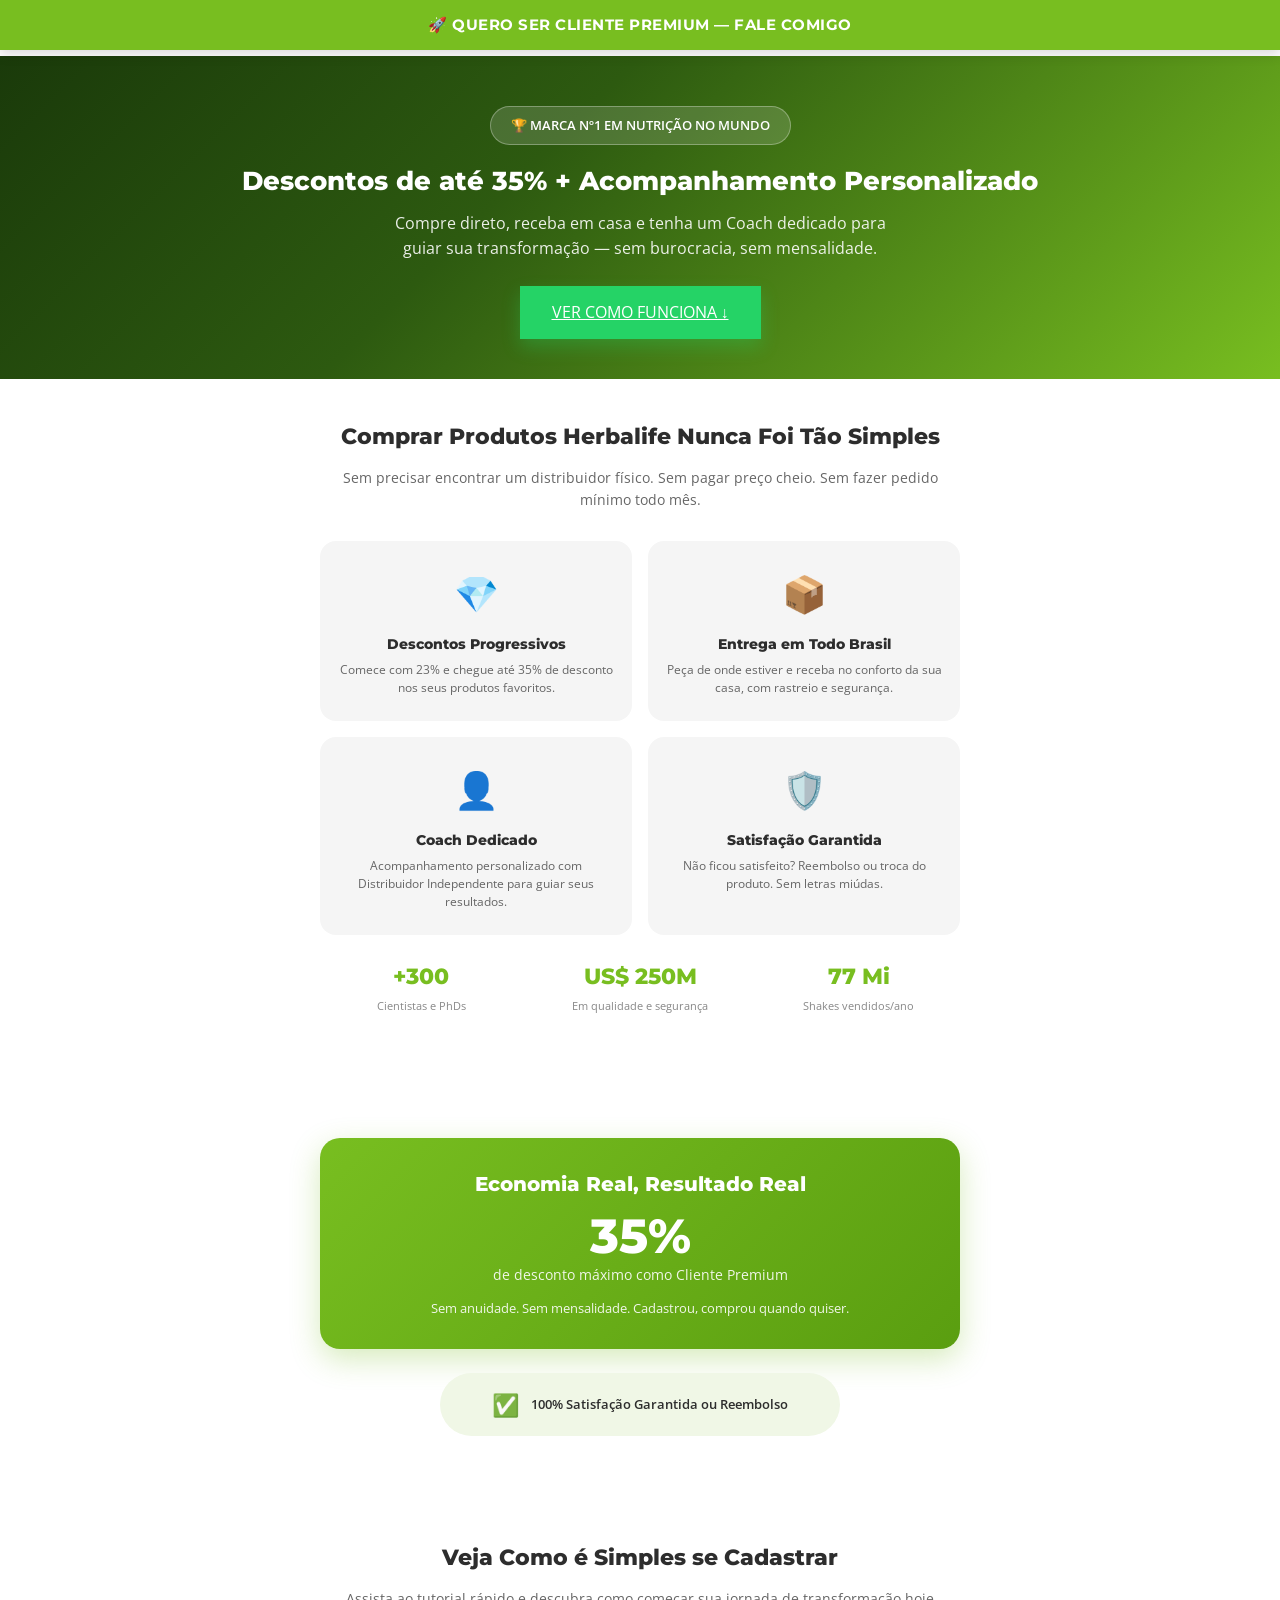
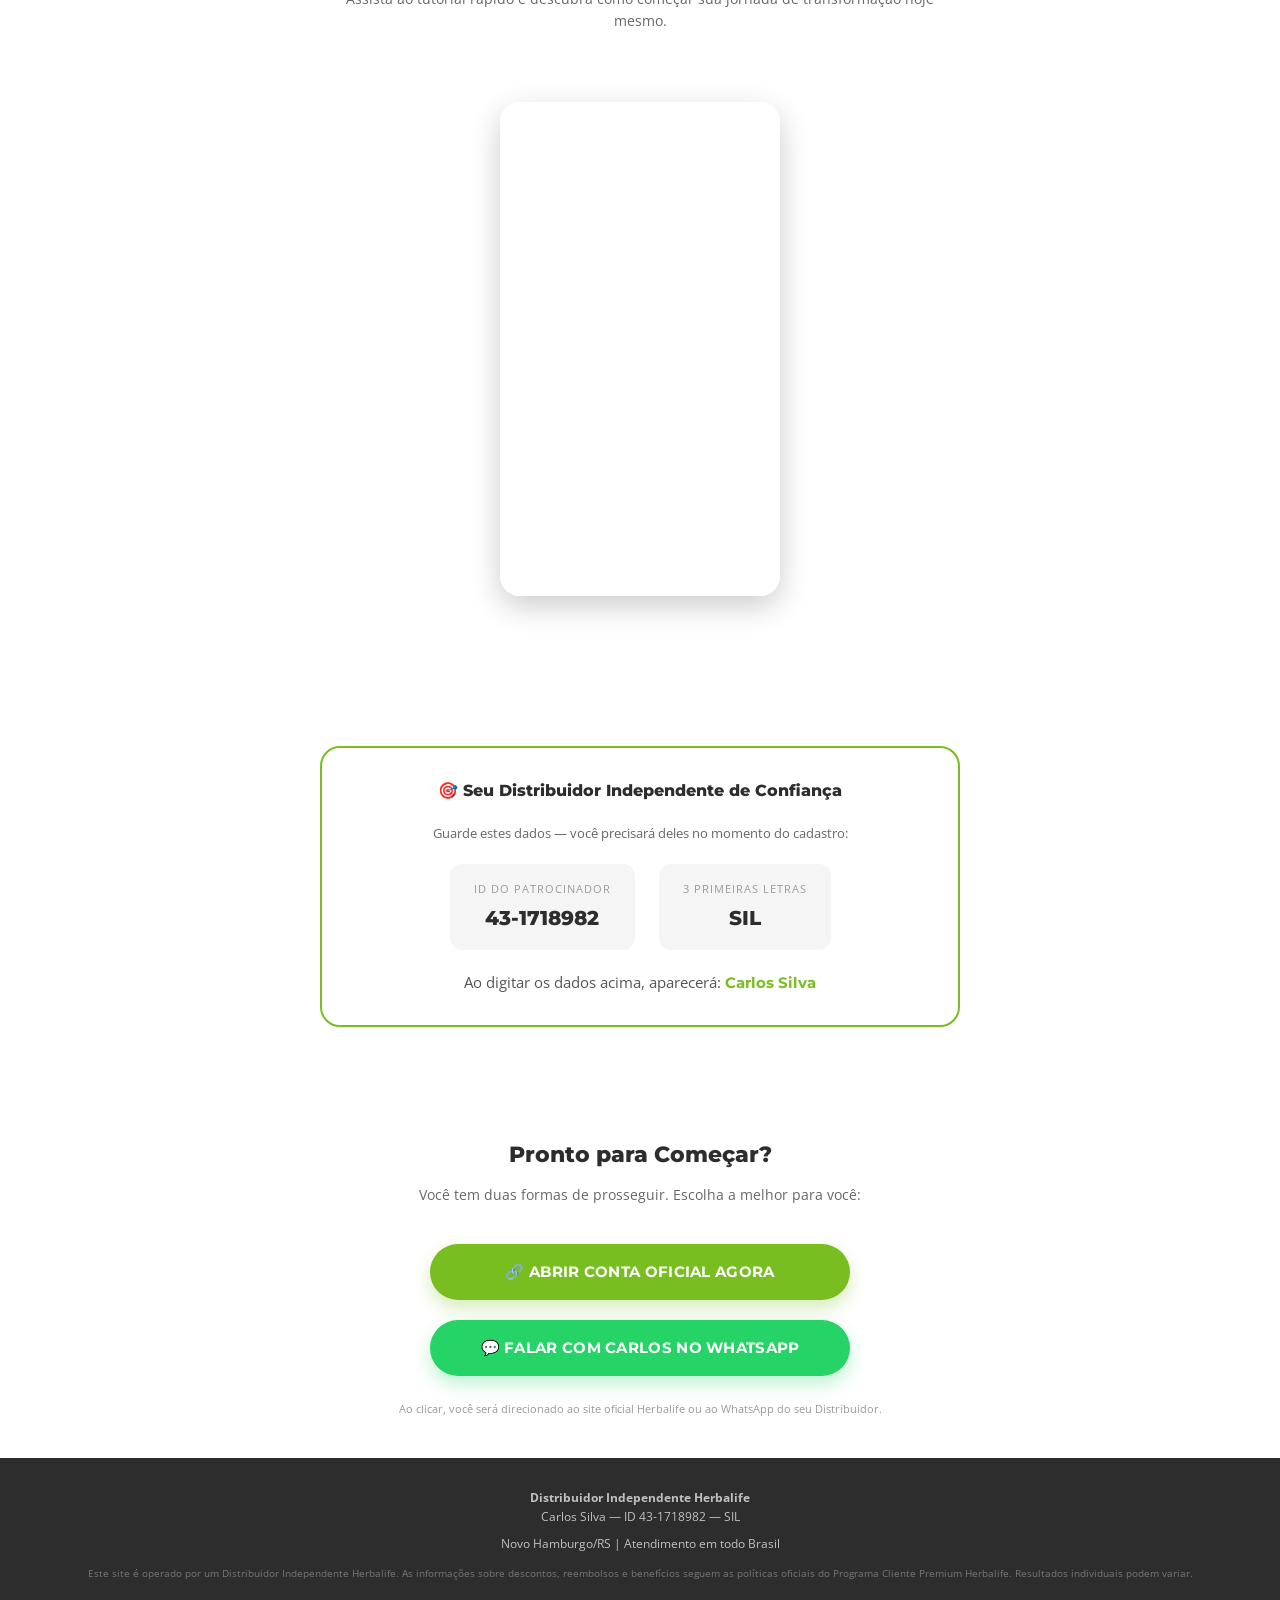
==== index.html @ 22581d4c "Create index.html" ====
<!DOCTYPE html>
<html lang="pt-br">
<head>
    <meta charset="UTF-8">
    <meta name="viewport" content="width=device-width, initial-scale=1.0">
    <title>Cliente Premium Herbalife | Descontos + Acompanhamento Personalizado</title>
    <link href="https://fonts.googleapis.com/css2?family=Montserrat:wght@600;700;800&family=Open+Sans:wght@400;600;700&display=swap" rel="stylesheet">
    <style>
        :root {
            --green: #78BE20;
            --dark: #2D2D2D;
            --white: #FFFFFF;
            --light-gray: #F5F5F5;
            --gold: #C8960C;
        }
        * { box-sizing: border-box; margin: 0; padding: 0; }
        body {
            font-family: 'Open Sans', sans-serif;
            color: var(--dark);
            background: var(--white);
            line-height: 1.6;
        }
        h1, h2, h3 {
            font-family: 'Montserrat', sans-serif;
            font-weight: 800;
        }

        /* ===== STICKY CTA TOPO ===== */
        .sticky-cta {
            position: fixed;
            top: 0;
            left: 0;
            width: 100%;
            background: var(--green);
            z-index: 1000;
            text-align: center;
            padding: 12px 16px;
            box-shadow: 0 4px 12px rgba(0,0,0,0.15);
        }
        .sticky-cta a {
            color: #fff;
            font-family: 'Montserrat', sans-serif;
            font-weight: 700;
            font-size: 15px;
            text-decoration: none;
            letter-spacing: 0.5px;
        }
        .sticky-spacer { height: 56px; }

        /* ===== HERO ===== */
        .hero {
            background: linear-gradient(135deg, #1a3a0a 0%, #2d5a10 40%, #78BE20 100%);
            color: #fff;
            text-align: center;
            padding: 50px 20px 40px;
        }
        .hero h1 {
            font-size: 26px;
            line-height: 1.3;
            margin-bottom: 12px;
        }
        .hero .subtitle {
            font-size: 16px;
            opacity: 0.9;
            max-width: 500px;
            margin: 0 auto 24px;
        }
        .hero-badge {
            display: inline-block;
            background: rgba(255,255,255,0.15);
            border: 1px solid rgba(255,255,255,0.3);
            border-radius: 50px;
            padding: 8px 20px;
            font-size: 13px;
            font-weight: 600;
            margin-bottom: 20px;
        }

        /* ===== SECTION GERAL ===== */
        .section {
            max-width: 680px;
            margin: 0 auto;
            padding: 40px 20px;
        }
        .section h2 {
            font-size: 22px;
            text-align: center;
            margin-bottom: 12px;
            color: var(--dark);
        }
        .section .section-desc {
            text-align: center;
            font-size: 14px;
            color: #666;
            margin-bottom: 30px;
        }

        /* ===== CARDS DE BENEFÍCIOS ===== */
        .benefits-grid {
            display: grid;
            grid-template-columns: 1fr 1fr;
            gap: 16px;
        }
        .benefit-card {
            background: var(--light-gray);
            border-radius: 16px;
            padding: 24px 16px;
            text-align: center;
            transition: transform 0.2s;
        }
        .benefit-card:hover { transform: translateY(-3px); }
        .benefit-card .icon {
            font-size: 36px;
            margin-bottom: 10px;
            display: block;
        }
        .benefit-card h3 {
            font-size: 14px;
            margin-bottom: 6px;
        }
        .benefit-card p {
            font-size: 12px;
            color: #666;
            line-height: 1.5;
        }

        /* ===== CARD DESTAQUE ===== */
        .highlight-card {
            background: linear-gradient(135deg, #78BE20, #5a9e10);
            color: #fff;
            border-radius: 20px;
            padding: 30px 24px;
            text-align: center;
            margin: 20px 0;
            box-shadow: 0 10px 30px rgba(120, 190, 32, 0.3);
        }
        .highlight-card h2 { color: #fff; font-size: 20px; }
        .highlight-card .big-number {
            font-family: 'Montserrat', sans-serif;
            font-weight: 800;
            font-size: 48px;
            line-height: 1;
            margin: 10px 0 4px;
        }
        .highlight-card .big-label {
            font-size: 14px;
            opacity: 0.9;
        }

        /* ===== STATS ROW ===== */
        .stats-row {
            display: flex;
            justify-content: space-around;
            flex-wrap: wrap;
            gap: 16px;
            margin: 24px 0;
        }
        .stat-item {
            text-align: center;
            flex: 1;
            min-width: 100px;
        }
        .stat-item .stat-num {
            font-family: 'Montserrat', sans-serif;
            font-weight: 800;
            font-size: 22px;
            color: var(--green);
        }
        .stat-item .stat-label {
            font-size: 11px;
            color: #888;
            margin-top: 2px;
        }

        /* ===== SEÇÃO DISTRIBUIDOR ===== */
        .distributor-box {
            background: #fff;
            border: 2px solid var(--green);
            border-radius: 20px;
            padding: 30px 24px;
            text-align: center;
            margin: 30px 0;
        }
        .distributor-box h3 {
            font-size: 16px;
            margin-bottom: 20px;
            color: var(--dark);
        }
        .distributor-data {
            display: flex;
            justify-content: center;
            gap: 24px;
            flex-wrap: wrap;
        }
        .distributor-field {
            background: var(--light-gray);
            border-radius: 12px;
            padding: 16px 24px;
            min-width: 120px;
        }
        .distributor-field .field-label {
            font-size: 11px;
            color: #999;
            text-transform: uppercase;
            letter-spacing: 1px;
            margin-bottom: 4px;
        }
        .distributor-field .field-value {
            font-family: 'Montserrat', sans-serif;
            font-weight: 800;
            font-size: 20px;
            color: var(--dark);
        }
        .distributor-name {
            margin-top: 20px;
            font-size: 15px;
            color: #555;
        }
        .distributor-name strong {
            color: var(--green);
            font-family: 'Montserrat', sans-serif;
        }

        /* ===== VÍDEO ===== */
        .video-section {
            text-align: center;
            padding: 20px 0;
        }
        .phone-frame {
            max-width: 280px;
            width: 100%;
            margin: 20px auto;
            border-radius: 20px;
            overflow: hidden;
            box-shadow: 0 10px 30px rgba(0,0,0,0.2);
            border: 3px solid #fff;
        }
        .video-wrap { position: relative; padding-bottom: 177.77%; height: 0; }
        .video-wrap iframe { position: absolute; top: 0; left: 0; width: 100%; height: 100%; border: 0; }

        /* ===== BOTÕES ===== */
        .btn-green {
            display: inline-block;
            width: 100%;
            max-width: 420px;
            background: var(--green);
            color: #fff;
            font-family: 'Montserrat', sans-serif;
            font-weight: 700;
            text-align: center;
            padding: 16px 24px;
            border-radius: 50px;
            text-decoration: none;
            font-size: 15px;
            box-shadow: 0 8px 18px rgba(120, 190, 32, 0.30);
            transition: all 0.3s ease;
            letter-spacing: 0.3px;
            margin: 8px auto;
        }
        .btn-green:hover {
            background: #5a9e10;
            transform: translateY(-2px);
            box-shadow: 0 12px 22px rgba(120, 190, 32, 0.40);
        }
        .btn-whats {
            background: #25D366;
            box-shadow: 0 8px 18px rgba(37, 211, 102, 0.30);
        }
        .btn-whats:hover { background: #1fb950; }

        .btn-outline {
            display: inline-block;
            width: 100%;
            max-width: 420px;
            background: transparent;
            color: var(--green);
            font-family: 'Montserrat', sans-serif;
            font-weight: 700;
            text-align: center;
            padding: 14px 24px;
            border-radius: 50px;
            text-decoration: none;
            font-size: 14px;
            border: 2px solid var(--green);
            transition: all 0.3s ease;
            margin: 8px auto;
        }
        .btn-outline:hover {
            background: var(--green);
            color: #fff;
        }

        /* ===== GARANTIA ===== */
        .guarantee-strip {
            display: flex;
            align-items: center;
            justify-content: center;
            gap: 12px;
            background: #F0F7E6;
            border-radius: 50px;
            padding: 14px 24px;
            margin: 24px auto;
            max-width: 400px;
            font-size: 13px;
            font-weight: 600;
            color: var(--dark);
        }
        .guarantee-strip .check-icon {
            font-size: 22px;
        }

        /* ===== FOOTER ===== */
        footer {
            background: var(--dark);
            color: rgba(255,255,255,0.7);
            text-align: center;
            padding: 30px 20px;
            font-size: 12px;
        }
        footer a { color: var(--green); text-decoration: none; }

        /* ===== MOBILE ===== */
        @media (max-width: 480px) {
            .benefits-grid { grid-template-columns: 1fr; }
            .hero h1 { font-size: 22px; }
            .distributor-data { gap: 12px; }
            .distributor-field { min-width: 100px; padding: 12px 16px; }
        }
    </style>
</head>
<body>

    <!-- ============ STICKY CTA ============ -->
    <div class="sticky-cta">
        <a href="https://wa.me/5551999663200?text=Quero%20ser%20Cliente%20Premium%20Herbalife">🚀 QUERO SER CLIENTE PREMIUM — FALE COMIGO</a>
    </div>
    <div class="sticky-spacer"></div>

    <!-- ============ HERO ============ -->
    <section class="hero">
        <div class="hero-badge">🏆 MARCA Nº1 EM NUTRIÇÃO NO MUNDO</div>
        <h1>Descontos de até 35% + Acompanhamento Personalizado</h1>
        <p class="subtitle">Compre direto, receba em casa e tenha um Coach dedicado para guiar sua transformação — sem burocracia, sem mensalidade.</p>
        <a href="#comecar" class="btn-whats" style="background:#25D366;color:#fff;display:inline-block;width:auto;max-width:none;padding:14px 32px;">VER COMO FUNCIONA ↓</a>
    </section>

    <!-- ============ SPIN: SITUAÇÃO → PROBLEMA → IMPLICAÇÃO ============ -->
    <div class="section">
        <h2>Comprar Produtos Herbalife Nunca Foi Tão Simples</h2>
        <p class="section-desc">Sem precisar encontrar um distribuidor físico. Sem pagar preço cheio. Sem fazer pedido mínimo todo mês.</p>

        <div class="benefits-grid">
            <div class="benefit-card">
                <span class="icon">💎</span>
                <h3>Descontos Progressivos</h3>
                <p>Comece com 23% e chegue até 35% de desconto nos seus produtos favoritos.</p>
            </div>
            <div class="benefit-card">
                <span class="icon">📦</span>
                <h3>Entrega em Todo Brasil</h3>
                <p>Peça de onde estiver e receba no conforto da sua casa, com rastreio e segurança.</p>
            </div>
            <div class="benefit-card">
                <span class="icon">👤</span>
                <h3>Coach Dedicado</h3>
                <p>Acompanhamento personalizado com Distribuidor Independente para guiar seus resultados.</p>
            </div>
            <div class="benefit-card">
                <span class="icon">🛡️</span>
                <h3>Satisfação Garantida</h3>
                <p>Não ficou satisfeito? Reembolso ou troca do produto. Sem letras miúdas.</p>
            </div>
        </div>

        <!-- Stats rápidas (autoridade) -->
        <div class="stats-row">
            <div class="stat-item">
                <div class="stat-num">+300</div>
                <div class="stat-label">Cientistas e PhDs</div>
            </div>
            <div class="stat-item">
                <div class="stat-num">US$ 250M</div>
                <div class="stat-label">Em qualidade e segurança</div>
            </div>
            <div class="stat-item">
                <div class="stat-num">77 Mi</div>
                <div class="stat-label">Shakes vendidos/ano</div>
            </div>
        </div>
    </div>

    <!-- ============ SPIN: NEED-PAYOFF — O QUE VOCÊ GANHA ============ -->
    <div class="section">
        <div class="highlight-card">
            <h2>Economia Real, Resultado Real</h2>
            <div class="big-number">35%</div>
            <div class="big-label">de desconto máximo como Cliente Premium</div>
            <p style="margin-top:12px;font-size:13px;opacity:0.9;">Sem anuidade. Sem mensalidade. Cadastrou, comprou quando quiser.</p>
        </div>

        <div class="guarantee-strip">
            <span class="check-icon">✅</span> 100% Satisfação Garantida ou Reembolso
        </div>
    </div>

    <!-- ============ VÍDEO TUTORIAL ============ -->
    <div class="section" id="comecar">
        <h2>Veja Como é Simples se Cadastrar</h2>
        <p class="section-desc">Assista ao tutorial rápido e descubra como começar sua jornada de transformação hoje mesmo.</p>

        <div class="video-section">
            <div class="phone-frame">
                <div class="video-wrap">
                    <iframe src="https://www.youtube.com/embed/grVp3WsJunA" allow="accelerometer; autoplay; clipboard-write; encrypted-media; gyroscope; picture-in-picture" allowfullscreen></iframe>
                </div>
            </div>
        </div>
    </div>

    <!-- ============ DADOS DO DISTRIBUIDOR (ESSENCIAL) ============ -->
    <div class="section">
        <div class="distributor-box">
            <h3>🎯 Seu Distribuidor Independente de Confiança</h3>
            <p style="font-size:13px;color:#666;margin-bottom:20px;">Guarde estes dados — você precisará deles no momento do cadastro:</p>

            <div class="distributor-data">
                <div class="distributor-field">
                    <div class="field-label">ID do Patrocinador</div>
                    <div class="field-value">43-1718982</div>
                </div>
                <div class="distributor-field">
                    <div class="field-label">3 Primeiras Letras</div>
                    <div class="field-value" style="text-transform:uppercase;">SIL</div>
                </div>
            </div>

            <div class="distributor-name">
                Ao digitar os dados acima, aparecerá: <strong>Carlos Silva</strong>
            </div>
        </div>
    </div>

    <!-- ============ CTA FINAL ============ -->
    <div class="section" style="text-align:center;">
        <h2>Pronto para Começar?</h2>
        <p class="section-desc">Você tem duas formas de prosseguir. Escolha a melhor para você:</p>

        <a href="https://accounts.myherbalife.com/Account/Create?appId=1&locale=pt-BR&SponsorId=ZRdWSj1jMGH1aeeGrHPR2A==&cmp=m_pt_br_wbs_dssignup_btn_nap_copylink_20250305" target="_blank" class="btn-green" style="margin-bottom:12px;">
            🔗 ABRIR CONTA OFICIAL AGORA
        </a>
        <br>
        <a href="https://wa.me/5551999663200?text=Quero%20ser%20Cliente%20Premium%20Herbalife%20e%20preciso%20de%20ajuda%20para%20me%20cadastrar" class="btn-green btn-whats">
            💬 FALAR COM CARLOS NO WHATSAPP
        </a>

        <p style="font-size:11px;color:#999;margin-top:16px;">
            Ao clicar, você será direcionado ao site oficial Herbalife ou ao WhatsApp do seu Distribuidor.
        </p>
    </div>

    <!-- ============ FOOTER ============ -->
    <footer>
        <p><strong>Distribuidor Independente Herbalife</strong></p>
        <p>Carlos Silva — ID 43-1718982 — SIL</p>
        <p style="margin-top:8px;">Novo Hamburgo/RS | Atendimento em todo Brasil</p>
        <p style="margin-top:12px;font-size:10px;opacity:0.5;">
            Este site é operado por um Distribuidor Independente Herbalife. As informações sobre descontos, reembolsos e benefícios seguem as políticas oficiais do Programa Cliente Premium Herbalife. Resultados individuais podem variar.
        </p>
    </footer>

</body>
</html>
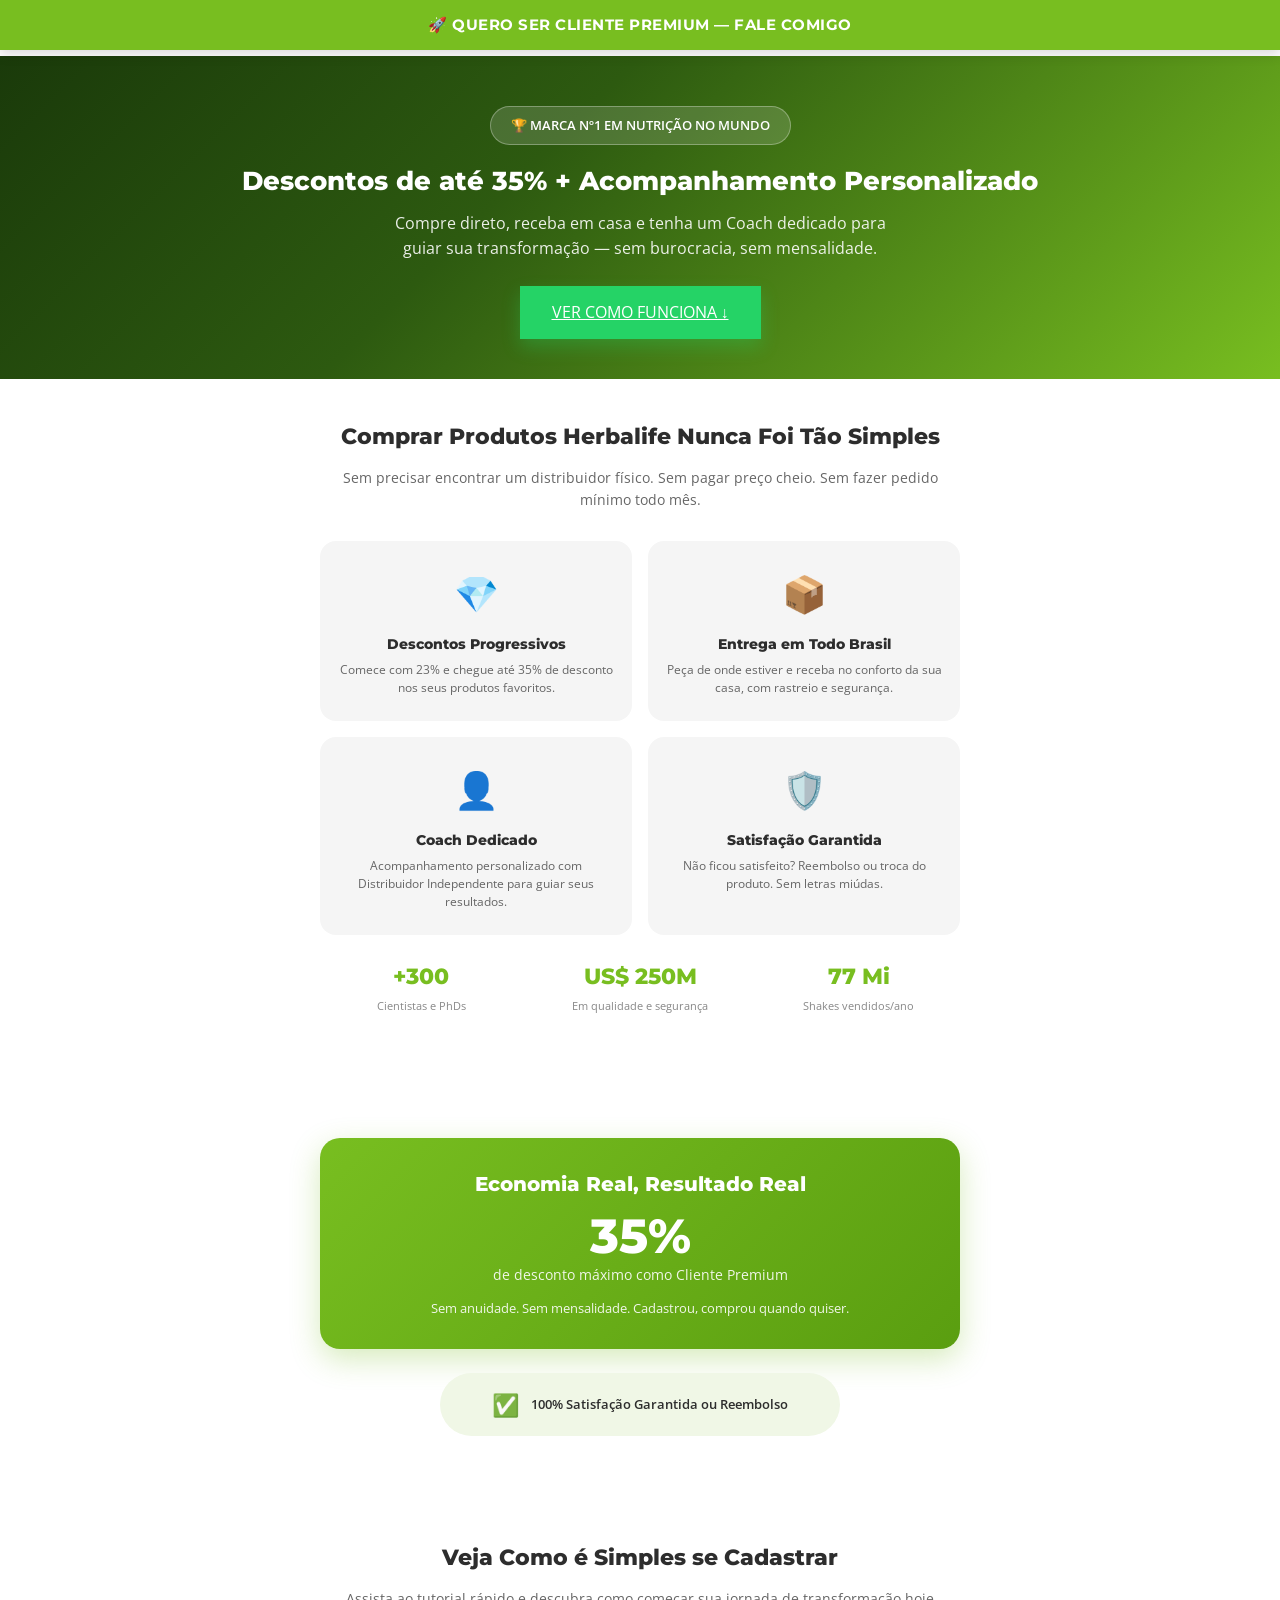
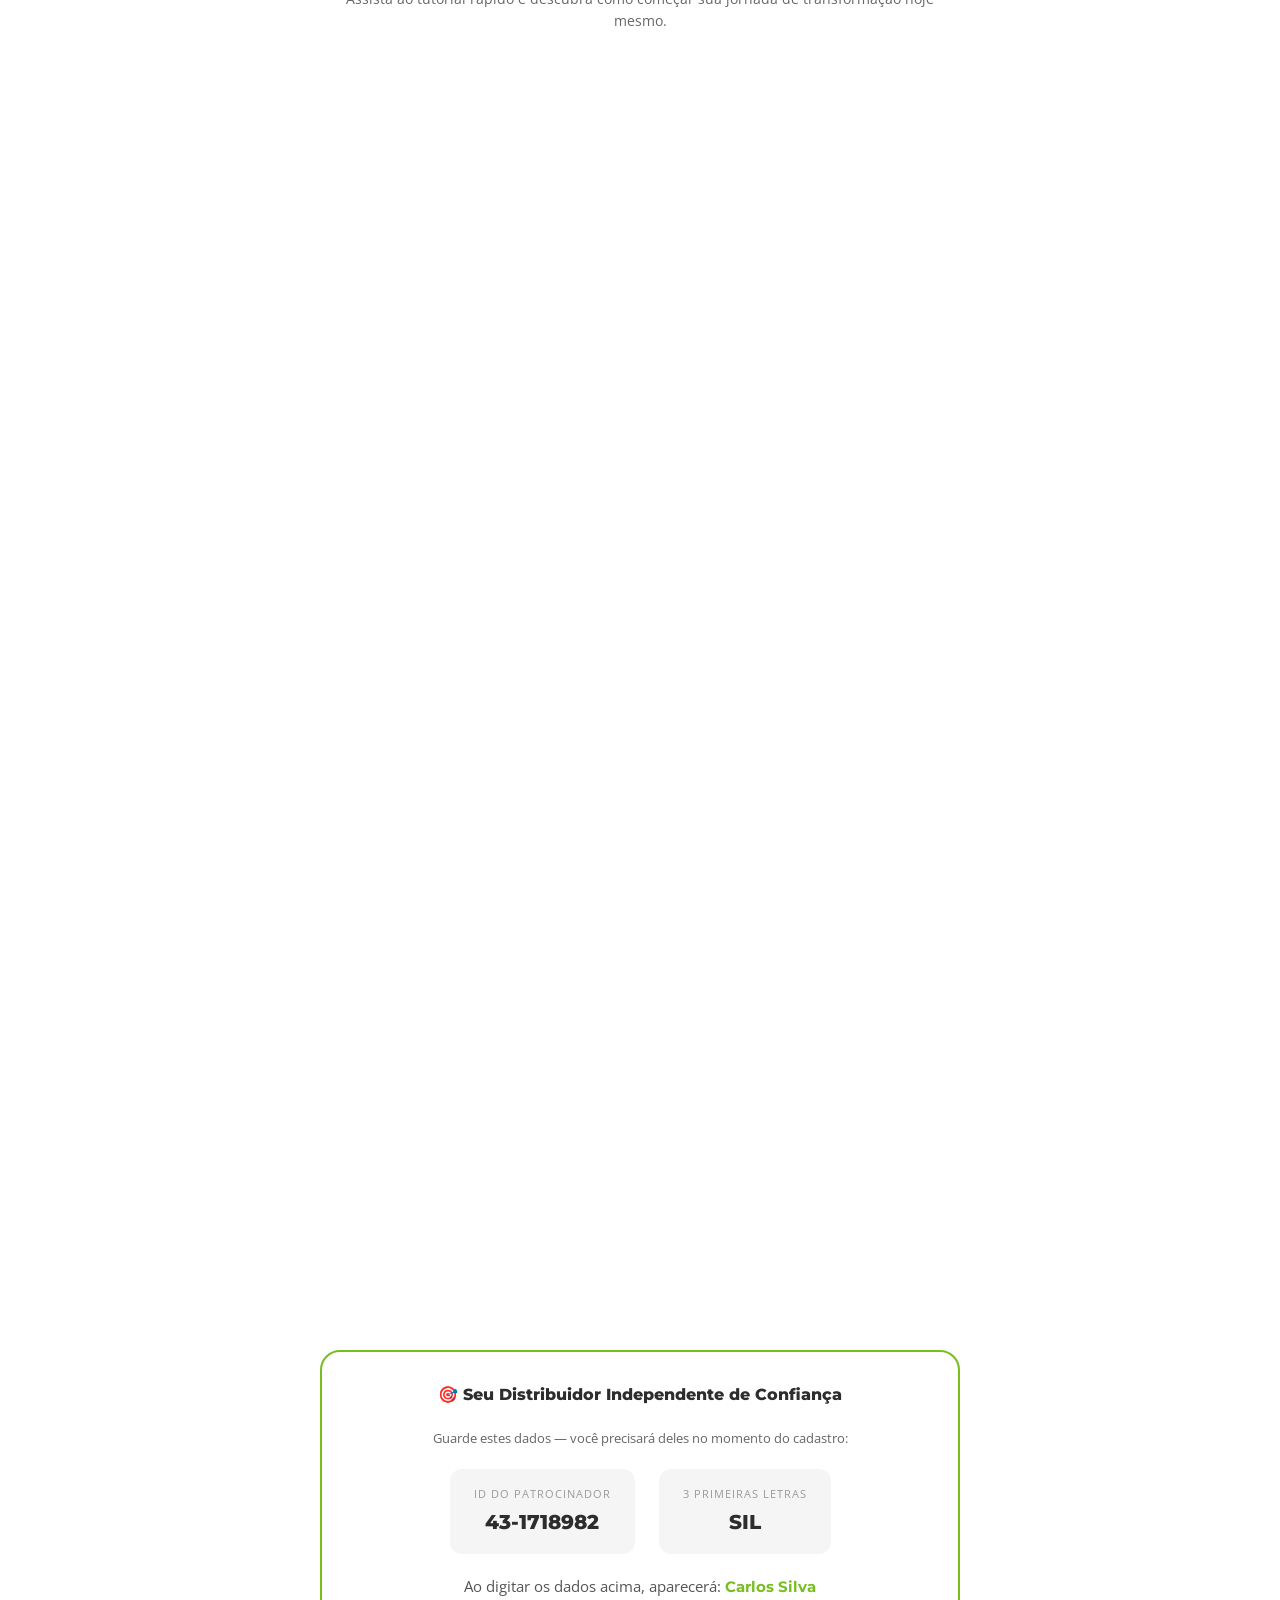
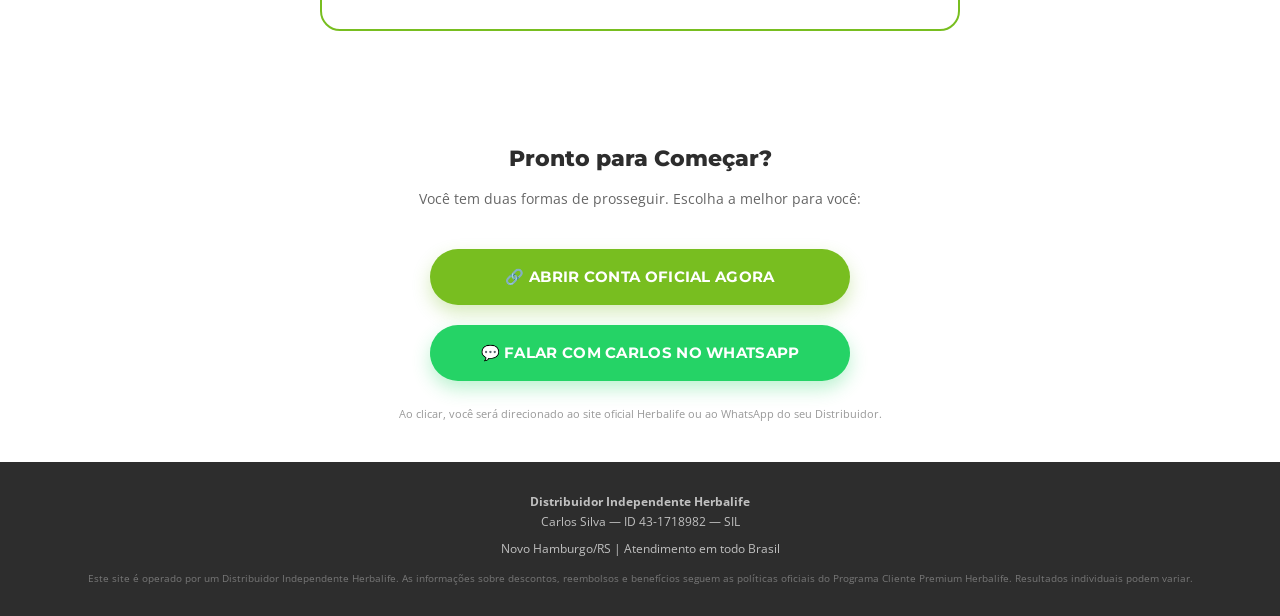
==== commit 4db71c25: "Update index.html" ====
--- a/index.html
+++ b/index.html
@@ -404,18 +404,19 @@
     </div>
 
     <!-- ============ VÍDEO TUTORIAL ============ -->
-    <div class="section" id="comecar">
-        <h2>Veja Como é Simples se Cadastrar</h2>
-        <p class="section-desc">Assista ao tutorial rápido e descubra como começar sua jornada de transformação hoje mesmo.</p>
-
-        <div class="video-section">
-            <div class="phone-frame">
-                <div class="video-wrap">
-                    <iframe src="https://www.youtube.com/embed/grVp3WsJunA" allow="accelerometer; autoplay; clipboard-write; encrypted-media; gyroscope; picture-in-picture" allowfullscreen></iframe>
-                </div>
-            </div>
-        </div>
-    </div>
+<div class="section" id="comecar">
+    <h2>Veja Como é Simples se Cadastrar</h2>
+    <p class="section-desc">Assista ao tutorial rápido e descubra como começar sua jornada de transformação hoje mesmo.</p>
+
+    <div class="video-section">
+        <div class="video-frame">
+            <div class="video-wrap">
+                <iframe src="https://www.youtube.com/embed/bJ_2fSb5wy8" allow="accelerometer; autoplay; clipboard-write; encrypted-media; gyroscope; picture-in-picture" allowfullscreen></iframe>
+            </div>
+        </div>
+    </div>
+</div>
+
 
     <!-- ============ DADOS DO DISTRIBUIDOR (ESSENCIAL) ============ -->
     <div class="section">
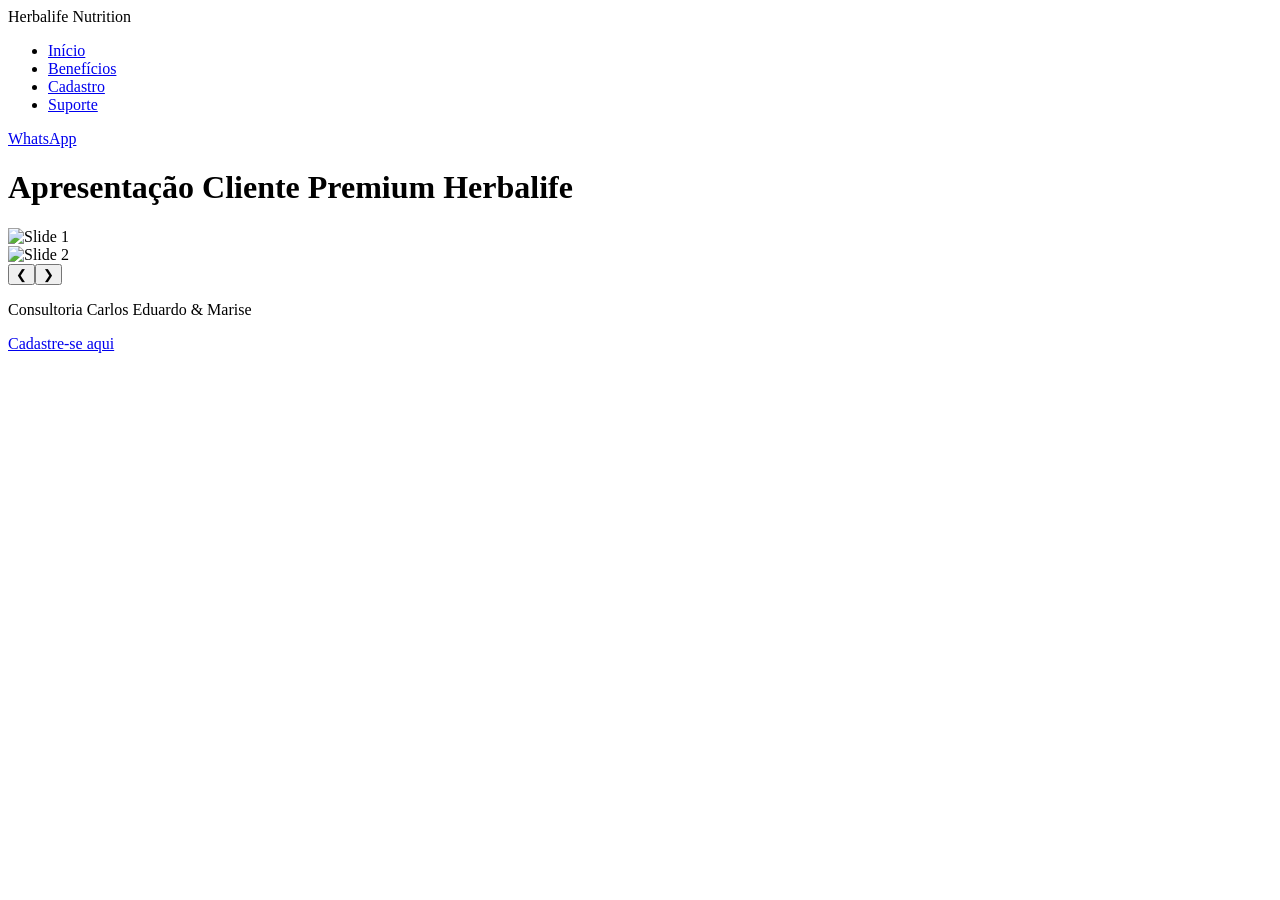
==== commit 457cc4c3: "Add files via upload" ====
--- a/index.html
+++ b/index.html
@@ -1,473 +1 @@
-<!DOCTYPE html>
-<html lang="pt-br">
-<head>
-    <meta charset="UTF-8">
-    <meta name="viewport" content="width=device-width, initial-scale=1.0">
-    <title>Cliente Premium Herbalife | Descontos + Acompanhamento Personalizado</title>
-    <link href="https://fonts.googleapis.com/css2?family=Montserrat:wght@600;700;800&family=Open+Sans:wght@400;600;700&display=swap" rel="stylesheet">
-    <style>
-        :root {
-            --green: #78BE20;
-            --dark: #2D2D2D;
-            --white: #FFFFFF;
-            --light-gray: #F5F5F5;
-            --gold: #C8960C;
-        }
-        * { box-sizing: border-box; margin: 0; padding: 0; }
-        body {
-            font-family: 'Open Sans', sans-serif;
-            color: var(--dark);
-            background: var(--white);
-            line-height: 1.6;
-        }
-        h1, h2, h3 {
-            font-family: 'Montserrat', sans-serif;
-            font-weight: 800;
-        }
-
-        /* ===== STICKY CTA TOPO ===== */
-        .sticky-cta {
-            position: fixed;
-            top: 0;
-            left: 0;
-            width: 100%;
-            background: var(--green);
-            z-index: 1000;
-            text-align: center;
-            padding: 12px 16px;
-            box-shadow: 0 4px 12px rgba(0,0,0,0.15);
-        }
-        .sticky-cta a {
-            color: #fff;
-            font-family: 'Montserrat', sans-serif;
-            font-weight: 700;
-            font-size: 15px;
-            text-decoration: none;
-            letter-spacing: 0.5px;
-        }
-        .sticky-spacer { height: 56px; }
-
-        /* ===== HERO ===== */
-        .hero {
-            background: linear-gradient(135deg, #1a3a0a 0%, #2d5a10 40%, #78BE20 100%);
-            color: #fff;
-            text-align: center;
-            padding: 50px 20px 40px;
-        }
-        .hero h1 {
-            font-size: 26px;
-            line-height: 1.3;
-            margin-bottom: 12px;
-        }
-        .hero .subtitle {
-            font-size: 16px;
-            opacity: 0.9;
-            max-width: 500px;
-            margin: 0 auto 24px;
-        }
-        .hero-badge {
-            display: inline-block;
-            background: rgba(255,255,255,0.15);
-            border: 1px solid rgba(255,255,255,0.3);
-            border-radius: 50px;
-            padding: 8px 20px;
-            font-size: 13px;
-            font-weight: 600;
-            margin-bottom: 20px;
-        }
-
-        /* ===== SECTION GERAL ===== */
-        .section {
-            max-width: 680px;
-            margin: 0 auto;
-            padding: 40px 20px;
-        }
-        .section h2 {
-            font-size: 22px;
-            text-align: center;
-            margin-bottom: 12px;
-            color: var(--dark);
-        }
-        .section .section-desc {
-            text-align: center;
-            font-size: 14px;
-            color: #666;
-            margin-bottom: 30px;
-        }
-
-        /* ===== CARDS DE BENEFÍCIOS ===== */
-        .benefits-grid {
-            display: grid;
-            grid-template-columns: 1fr 1fr;
-            gap: 16px;
-        }
-        .benefit-card {
-            background: var(--light-gray);
-            border-radius: 16px;
-            padding: 24px 16px;
-            text-align: center;
-            transition: transform 0.2s;
-        }
-        .benefit-card:hover { transform: translateY(-3px); }
-        .benefit-card .icon {
-            font-size: 36px;
-            margin-bottom: 10px;
-            display: block;
-        }
-        .benefit-card h3 {
-            font-size: 14px;
-            margin-bottom: 6px;
-        }
-        .benefit-card p {
-            font-size: 12px;
-            color: #666;
-            line-height: 1.5;
-        }
-
-        /* ===== CARD DESTAQUE ===== */
-        .highlight-card {
-            background: linear-gradient(135deg, #78BE20, #5a9e10);
-            color: #fff;
-            border-radius: 20px;
-            padding: 30px 24px;
-            text-align: center;
-            margin: 20px 0;
-            box-shadow: 0 10px 30px rgba(120, 190, 32, 0.3);
-        }
-        .highlight-card h2 { color: #fff; font-size: 20px; }
-        .highlight-card .big-number {
-            font-family: 'Montserrat', sans-serif;
-            font-weight: 800;
-            font-size: 48px;
-            line-height: 1;
-            margin: 10px 0 4px;
-        }
-        .highlight-card .big-label {
-            font-size: 14px;
-            opacity: 0.9;
-        }
-
-        /* ===== STATS ROW ===== */
-        .stats-row {
-            display: flex;
-            justify-content: space-around;
-            flex-wrap: wrap;
-            gap: 16px;
-            margin: 24px 0;
-        }
-        .stat-item {
-            text-align: center;
-            flex: 1;
-            min-width: 100px;
-        }
-        .stat-item .stat-num {
-            font-family: 'Montserrat', sans-serif;
-            font-weight: 800;
-            font-size: 22px;
-            color: var(--green);
-        }
-        .stat-item .stat-label {
-            font-size: 11px;
-            color: #888;
-            margin-top: 2px;
-        }
-
-        /* ===== SEÇÃO DISTRIBUIDOR ===== */
-        .distributor-box {
-            background: #fff;
-            border: 2px solid var(--green);
-            border-radius: 20px;
-            padding: 30px 24px;
-            text-align: center;
-            margin: 30px 0;
-        }
-        .distributor-box h3 {
-            font-size: 16px;
-            margin-bottom: 20px;
-            color: var(--dark);
-        }
-        .distributor-data {
-            display: flex;
-            justify-content: center;
-            gap: 24px;
-            flex-wrap: wrap;
-        }
-        .distributor-field {
-            background: var(--light-gray);
-            border-radius: 12px;
-            padding: 16px 24px;
-            min-width: 120px;
-        }
-        .distributor-field .field-label {
-            font-size: 11px;
-            color: #999;
-            text-transform: uppercase;
-            letter-spacing: 1px;
-            margin-bottom: 4px;
-        }
-        .distributor-field .field-value {
-            font-family: 'Montserrat', sans-serif;
-            font-weight: 800;
-            font-size: 20px;
-            color: var(--dark);
-        }
-        .distributor-name {
-            margin-top: 20px;
-            font-size: 15px;
-            color: #555;
-        }
-        .distributor-name strong {
-            color: var(--green);
-            font-family: 'Montserrat', sans-serif;
-        }
-
-        /* ===== VÍDEO ===== */
-        .video-section {
-            text-align: center;
-            padding: 20px 0;
-        }
-        .phone-frame {
-            max-width: 280px;
-            width: 100%;
-            margin: 20px auto;
-            border-radius: 20px;
-            overflow: hidden;
-            box-shadow: 0 10px 30px rgba(0,0,0,0.2);
-            border: 3px solid #fff;
-        }
-        .video-wrap { position: relative; padding-bottom: 177.77%; height: 0; }
-        .video-wrap iframe { position: absolute; top: 0; left: 0; width: 100%; height: 100%; border: 0; }
-
-        /* ===== BOTÕES ===== */
-        .btn-green {
-            display: inline-block;
-            width: 100%;
-            max-width: 420px;
-            background: var(--green);
-            color: #fff;
-            font-family: 'Montserrat', sans-serif;
-            font-weight: 700;
-            text-align: center;
-            padding: 16px 24px;
-            border-radius: 50px;
-            text-decoration: none;
-            font-size: 15px;
-            box-shadow: 0 8px 18px rgba(120, 190, 32, 0.30);
-            transition: all 0.3s ease;
-            letter-spacing: 0.3px;
-            margin: 8px auto;
-        }
-        .btn-green:hover {
-            background: #5a9e10;
-            transform: translateY(-2px);
-            box-shadow: 0 12px 22px rgba(120, 190, 32, 0.40);
-        }
-        .btn-whats {
-            background: #25D366;
-            box-shadow: 0 8px 18px rgba(37, 211, 102, 0.30);
-        }
-        .btn-whats:hover { background: #1fb950; }
-
-        .btn-outline {
-            display: inline-block;
-            width: 100%;
-            max-width: 420px;
-            background: transparent;
-            color: var(--green);
-            font-family: 'Montserrat', sans-serif;
-            font-weight: 700;
-            text-align: center;
-            padding: 14px 24px;
-            border-radius: 50px;
-            text-decoration: none;
-            font-size: 14px;
-            border: 2px solid var(--green);
-            transition: all 0.3s ease;
-            margin: 8px auto;
-        }
-        .btn-outline:hover {
-            background: var(--green);
-            color: #fff;
-        }
-
-        /* ===== GARANTIA ===== */
-        .guarantee-strip {
-            display: flex;
-            align-items: center;
-            justify-content: center;
-            gap: 12px;
-            background: #F0F7E6;
-            border-radius: 50px;
-            padding: 14px 24px;
-            margin: 24px auto;
-            max-width: 400px;
-            font-size: 13px;
-            font-weight: 600;
-            color: var(--dark);
-        }
-        .guarantee-strip .check-icon {
-            font-size: 22px;
-        }
-
-        /* ===== FOOTER ===== */
-        footer {
-            background: var(--dark);
-            color: rgba(255,255,255,0.7);
-            text-align: center;
-            padding: 30px 20px;
-            font-size: 12px;
-        }
-        footer a { color: var(--green); text-decoration: none; }
-
-        /* ===== MOBILE ===== */
-        @media (max-width: 480px) {
-            .benefits-grid { grid-template-columns: 1fr; }
-            .hero h1 { font-size: 22px; }
-            .distributor-data { gap: 12px; }
-            .distributor-field { min-width: 100px; padding: 12px 16px; }
-        }
-    </style>
-</head>
-<body>
-
-    <!-- ============ STICKY CTA ============ -->
-    <div class="sticky-cta">
-        <a href="https://wa.me/5551999663200?text=Quero%20ser%20Cliente%20Premium%20Herbalife">🚀 QUERO SER CLIENTE PREMIUM — FALE COMIGO</a>
-    </div>
-    <div class="sticky-spacer"></div>
-
-    <!-- ============ HERO ============ -->
-    <section class="hero">
-        <div class="hero-badge">🏆 MARCA Nº1 EM NUTRIÇÃO NO MUNDO</div>
-        <h1>Descontos de até 35% + Acompanhamento Personalizado</h1>
-        <p class="subtitle">Compre direto, receba em casa e tenha um Coach dedicado para guiar sua transformação — sem burocracia, sem mensalidade.</p>
-        <a href="#comecar" class="btn-whats" style="background:#25D366;color:#fff;display:inline-block;width:auto;max-width:none;padding:14px 32px;">VER COMO FUNCIONA ↓</a>
-    </section>
-
-    <!-- ============ SPIN: SITUAÇÃO → PROBLEMA → IMPLICAÇÃO ============ -->
-    <div class="section">
-        <h2>Comprar Produtos Herbalife Nunca Foi Tão Simples</h2>
-        <p class="section-desc">Sem precisar encontrar um distribuidor físico. Sem pagar preço cheio. Sem fazer pedido mínimo todo mês.</p>
-
-        <div class="benefits-grid">
-            <div class="benefit-card">
-                <span class="icon">💎</span>
-                <h3>Descontos Progressivos</h3>
-                <p>Comece com 23% e chegue até 35% de desconto nos seus produtos favoritos.</p>
-            </div>
-            <div class="benefit-card">
-                <span class="icon">📦</span>
-                <h3>Entrega em Todo Brasil</h3>
-                <p>Peça de onde estiver e receba no conforto da sua casa, com rastreio e segurança.</p>
-            </div>
-            <div class="benefit-card">
-                <span class="icon">👤</span>
-                <h3>Coach Dedicado</h3>
-                <p>Acompanhamento personalizado com Distribuidor Independente para guiar seus resultados.</p>
-            </div>
-            <div class="benefit-card">
-                <span class="icon">🛡️</span>
-                <h3>Satisfação Garantida</h3>
-                <p>Não ficou satisfeito? Reembolso ou troca do produto. Sem letras miúdas.</p>
-            </div>
-        </div>
-
-        <!-- Stats rápidas (autoridade) -->
-        <div class="stats-row">
-            <div class="stat-item">
-                <div class="stat-num">+300</div>
-                <div class="stat-label">Cientistas e PhDs</div>
-            </div>
-            <div class="stat-item">
-                <div class="stat-num">US$ 250M</div>
-                <div class="stat-label">Em qualidade e segurança</div>
-            </div>
-            <div class="stat-item">
-                <div class="stat-num">77 Mi</div>
-                <div class="stat-label">Shakes vendidos/ano</div>
-            </div>
-        </div>
-    </div>
-
-    <!-- ============ SPIN: NEED-PAYOFF — O QUE VOCÊ GANHA ============ -->
-    <div class="section">
-        <div class="highlight-card">
-            <h2>Economia Real, Resultado Real</h2>
-            <div class="big-number">35%</div>
-            <div class="big-label">de desconto máximo como Cliente Premium</div>
-            <p style="margin-top:12px;font-size:13px;opacity:0.9;">Sem anuidade. Sem mensalidade. Cadastrou, comprou quando quiser.</p>
-        </div>
-
-        <div class="guarantee-strip">
-            <span class="check-icon">✅</span> 100% Satisfação Garantida ou Reembolso
-        </div>
-    </div>
-
-    <!-- ============ VÍDEO TUTORIAL ============ -->
-<div class="section" id="comecar">
-    <h2>Veja Como é Simples se Cadastrar</h2>
-    <p class="section-desc">Assista ao tutorial rápido e descubra como começar sua jornada de transformação hoje mesmo.</p>
-
-    <div class="video-section">
-        <div class="video-frame">
-            <div class="video-wrap">
-                <iframe src="https://www.youtube.com/embed/bJ_2fSb5wy8" allow="accelerometer; autoplay; clipboard-write; encrypted-media; gyroscope; picture-in-picture" allowfullscreen></iframe>
-            </div>
-        </div>
-    </div>
-</div>
-
-
-    <!-- ============ DADOS DO DISTRIBUIDOR (ESSENCIAL) ============ -->
-    <div class="section">
-        <div class="distributor-box">
-            <h3>🎯 Seu Distribuidor Independente de Confiança</h3>
-            <p style="font-size:13px;color:#666;margin-bottom:20px;">Guarde estes dados — você precisará deles no momento do cadastro:</p>
-
-            <div class="distributor-data">
-                <div class="distributor-field">
-                    <div class="field-label">ID do Patrocinador</div>
-                    <div class="field-value">43-1718982</div>
-                </div>
-                <div class="distributor-field">
-                    <div class="field-label">3 Primeiras Letras</div>
-                    <div class="field-value" style="text-transform:uppercase;">SIL</div>
-                </div>
-            </div>
-
-            <div class="distributor-name">
-                Ao digitar os dados acima, aparecerá: <strong>Carlos Silva</strong>
-            </div>
-        </div>
-    </div>
-
-    <!-- ============ CTA FINAL ============ -->
-    <div class="section" style="text-align:center;">
-        <h2>Pronto para Começar?</h2>
-        <p class="section-desc">Você tem duas formas de prosseguir. Escolha a melhor para você:</p>
-
-        <a href="https://accounts.myherbalife.com/Account/Create?appId=1&locale=pt-BR&SponsorId=ZRdWSj1jMGH1aeeGrHPR2A==&cmp=m_pt_br_wbs_dssignup_btn_nap_copylink_20250305" target="_blank" class="btn-green" style="margin-bottom:12px;">
-            🔗 ABRIR CONTA OFICIAL AGORA
-        </a>
-        <br>
-        <a href="https://wa.me/5551999663200?text=Quero%20ser%20Cliente%20Premium%20Herbalife%20e%20preciso%20de%20ajuda%20para%20me%20cadastrar" class="btn-green btn-whats">
-            💬 FALAR COM CARLOS NO WHATSAPP
-        </a>
-
-        <p style="font-size:11px;color:#999;margin-top:16px;">
-            Ao clicar, você será direcionado ao site oficial Herbalife ou ao WhatsApp do seu Distribuidor.
-        </p>
-    </div>
-
-    <!-- ============ FOOTER ============ -->
-    <footer>
-        <p><strong>Distribuidor Independente Herbalife</strong></p>
-        <p>Carlos Silva — ID 43-1718982 — SIL</p>
-        <p style="margin-top:8px;">Novo Hamburgo/RS | Atendimento em todo Brasil</p>
-        <p style="margin-top:12px;font-size:10px;opacity:0.5;">
-            Este site é operado por um Distribuidor Independente Herbalife. As informações sobre descontos, reembolsos e benefícios seguem as políticas oficiais do Programa Cliente Premium Herbalife. Resultados individuais podem variar.
-        </p>
-    </footer>
-
-</body>
-</html>
+<!DOCTYPE html><html lang="pt-BR"><head><meta charset="UTF-8"><meta name="viewport" content="width=device-width, initial-scale=1.0"><title>Cliente Premium Herbalife | Consultoria Carlos Eduardo & Marise</title><meta name="description" content="Torne-se um Cliente Premium Herbalife e tenha acesso a descontos exclusivos. Consultoria personalizada com Carlos Eduardo & Marise."><link rel="canonical" href="https://edusidegum.github.io/cliente-premium/"><meta property="og:title" content="Cliente Premium Herbalife"><meta property="og:description" content="Aproveite os benefícios de ser um Cliente Premium Herbalife."><meta property="og:type" content="website"><link rel="stylesheet" href="assets/css/style.css"></head><body><header class="sticky-header"><div class="topbar-brand">Herbalife Nutrition</div><nav class="menu-dropdown"><ul><li><a href="#">Início</a></li><li><a href="#">Benefícios</a></li><li><a href="https://edusidegum.github.io/cadastro/cadastro.html">Cadastro</a></li><li><a href="#">Suporte</a></li></ul></nav><a href="https://edusidegum.github.io/cadastro/cadastro.html" class="btn-cta">WhatsApp</a></header><main><h1 class="sr-only">Apresentação Cliente Premium Herbalife</h1><div class="slideshare-container"><div class="slide active"><img src="img/pagina1.jpg" alt="Slide 1"></div><div class="slide"><img src="img/pagina2.jpg" alt="Slide 2"></div><button class="prev" onclick="changeSlide(-1)">&#10094;</button><button class="next" onclick="changeSlide(1)">&#10095;</button></div></main><footer><p>Consultoria Carlos Eduardo & Marise</p><a href="https://edusidegum.github.io/cadastro/cadastro.html">Cadastre-se aqui</a></footer><script>let currentSlide = 0; const slides = document.querySelectorAll('.slide'); function changeSlide(n) { slides[currentSlide].classList.remove('active'); currentSlide = (currentSlide + n + slides.length) % slides.length; slides[currentSlide].classList.add('active'); } </script></body></html>
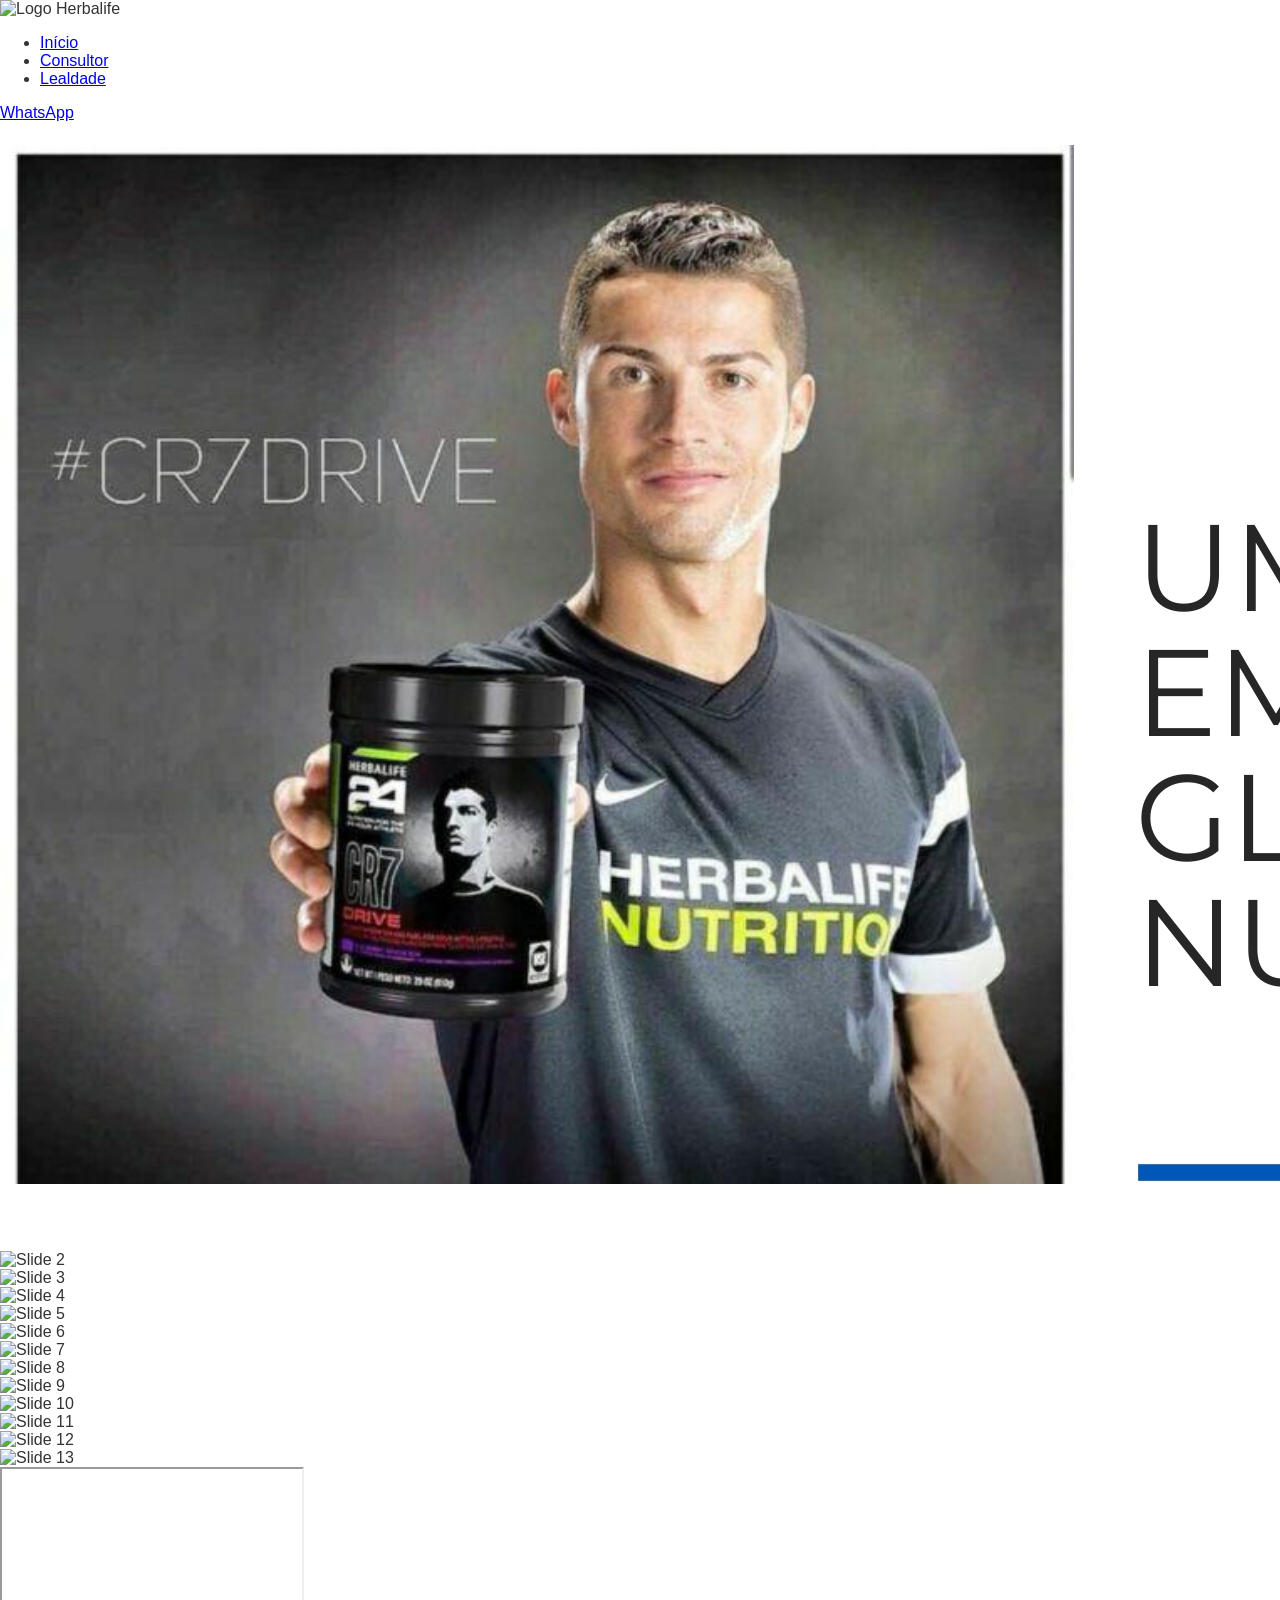
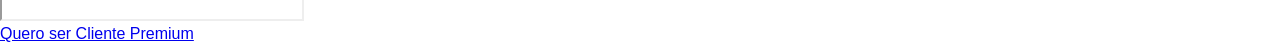
==== commit bf6b219c: "Add files via upload" ====
--- a/index.html
+++ b/index.html
@@ -1 +1 @@
-<!DOCTYPE html><html lang="pt-BR"><head><meta charset="UTF-8"><meta name="viewport" content="width=device-width, initial-scale=1.0"><title>Cliente Premium Herbalife | Consultoria Carlos Eduardo & Marise</title><meta name="description" content="Torne-se um Cliente Premium Herbalife e tenha acesso a descontos exclusivos. Consultoria personalizada com Carlos Eduardo & Marise."><link rel="canonical" href="https://edusidegum.github.io/cliente-premium/"><meta property="og:title" content="Cliente Premium Herbalife"><meta property="og:description" content="Aproveite os benefícios de ser um Cliente Premium Herbalife."><meta property="og:type" content="website"><link rel="stylesheet" href="assets/css/style.css"></head><body><header class="sticky-header"><div class="topbar-brand">Herbalife Nutrition</div><nav class="menu-dropdown"><ul><li><a href="#">Início</a></li><li><a href="#">Benefícios</a></li><li><a href="https://edusidegum.github.io/cadastro/cadastro.html">Cadastro</a></li><li><a href="#">Suporte</a></li></ul></nav><a href="https://edusidegum.github.io/cadastro/cadastro.html" class="btn-cta">WhatsApp</a></header><main><h1 class="sr-only">Apresentação Cliente Premium Herbalife</h1><div class="slideshare-container"><div class="slide active"><img src="img/pagina1.jpg" alt="Slide 1"></div><div class="slide"><img src="img/pagina2.jpg" alt="Slide 2"></div><button class="prev" onclick="changeSlide(-1)">&#10094;</button><button class="next" onclick="changeSlide(1)">&#10095;</button></div></main><footer><p>Consultoria Carlos Eduardo & Marise</p><a href="https://edusidegum.github.io/cadastro/cadastro.html">Cadastre-se aqui</a></footer><script>let currentSlide = 0; const slides = document.querySelectorAll('.slide'); function changeSlide(n) { slides[currentSlide].classList.remove('active'); currentSlide = (currentSlide + n + slides.length) % slides.length; slides[currentSlide].classList.add('active'); } </script></body></html>+<!DOCTYPE html><html lang="pt-br"><head><meta charset="UTF-8"><meta name="viewport" content="width=device-width, initial-scale=1.0"><title>Cliente Premium Herbalife | Consultoria Carlos Eduardo & Marise</title><meta name="description" content="Descontos de 14% a 32% e vantagens exclusivas."><link rel="canonical" href="https://edusidegum.github.io/cliente-premium/"><meta property="og:title" content="Cliente Premium Herbalife | Consultoria Carlos Eduardo & Marise"><meta property="og:description" content="Descontos de 14% a 32% e vantagens exclusivas."><meta property="og:type" content="website"><link rel="stylesheet" href="assets/css/style.css"></head><body><header class="sticky-header"><img src="img/logo.webp" alt="Logo Herbalife"><nav><ul><li><a href="#">Início</a></li><li><a href="#">Consultor</a></li><li><a href="#">Lealdade</a></li></ul></nav><a href="https://wa.me/55XXXXXXXXXXX" class="btn-whatsapp">WhatsApp</a></header><section id="carrossel-premium"><div><img src="img/apresentacao/1-Apresentação-para-Novo-Cliente-Premium-3/1 Apresentação para Novo Cliente Premium (3)_page-0001.jpg" alt="Slide 1"></div><div><img src="img/apresentacao/1-Apresentação-para-Novo-Cliente-Premium-3/0002.jpg" alt="Slide 2"></div><div><img src="img/apresentacao/1-Apresentação-para-Novo-Cliente-Premium-3/0003.jpg" alt="Slide 3"></div><div><img src="img/apresentacao/1-Apresentação-para-Novo-Cliente-Premium-3/0004.jpg" alt="Slide 4"></div><div><img src="img/apresentacao/1-Apresentação-para-Novo-Cliente-Premium-3/0005.jpg" alt="Slide 5"></div><div><img src="img/apresentacao/1-Apresentação-para-Novo-Cliente-Premium-3/0006.jpg" alt="Slide 6"></div><div><img src="img/apresentacao/1-Apresentação-para-Novo-Cliente-Premium-3/0007.jpg" alt="Slide 7"></div><div><img src="img/apresentacao/1-Apresentação-para-Novo-Cliente-Premium-3/0008.jpg" alt="Slide 8"></div><div><img src="img/apresentacao/1-Apresentação-para-Novo-Cliente-Premium-3/0009.jpg" alt="Slide 9"></div><div><img src="img/apresentacao/1-Apresentação-para-Novo-Cliente-Premium-3/0010.jpg" alt="Slide 10"></div><div><img src="img/apresentacao/1-Apresentação-para-Novo-Cliente-Premium-3/0011.jpg" alt="Slide 11"></div><div><img src="img/apresentacao/1-Apresentação-para-Novo-Cliente-Premium-3/0012.jpg" alt="Slide 12"></div><div><img src="img/apresentacao/1-Apresentação-para-Novo-Cliente-Premium-3/0013.jpg" alt="Slide 13"></div></section><section id="video-premium"><iframe src="https://www.youtube.com/embed/9GPPBYH5ksw" allowfullscreen></iframe></section><footer><a href="https://edusidegum.github.io/cadastro/cadastro.html" class="btn-cta">Quero ser Cliente Premium</a></footer><script src="assets/js/carrossel.js"></script><script>initCarrossel('carrossel-premium');</script></body></html>
--- a/assets/css/style.css
+++ b/assets/css/style.css
@@ -0,0 +1 @@
+body { background: #ffffff; color: #333; font-family: 'Montserrat', sans-serif; margin: 0; padding: 0; }.slideshare-wrapper { max-width: 1000px; margin: 0 auto; position: relative; overflow: hidden; }.slide-track { display: flex; transition: transform 0.5s ease-in-out; }.slide-item { flex: 0 0 100%; }.slide-item img { width: 100%; display: block; box-shadow: 0 4px 15px rgba(0,0,0,0.1); border-radius: 8px; }.nav-arrow { position: absolute; top: 50%; transform: translateY(-50%); background: rgba(255,255,255,0.8); border: none; cursor: pointer; padding: 15px; border-radius: 50%; z-index: 10; box-shadow: 0 2px 5px rgba(0,0,0,0.2); }.nav-arrow.left { left: 10px; }.nav-arrow.right { right: 10px; }.video-section { background: #f9f9f9; padding: 60px 5%; }.video-container { position: relative; padding-bottom: 56.25%; height: 0; overflow: hidden; max-width: 100%; }.video-container iframe { position: absolute; top: 0; left: 0; width: 100%; height: 100%; }.cta-footer { background: #ffffff; border-top: 1px solid #eee; padding: 40px; text-align: center; }.cta-footer a { display: inline-block; padding: 15px 30px; background: #007bff; color: #fff; text-decoration: none; border-radius: 5px; font-weight: bold; }
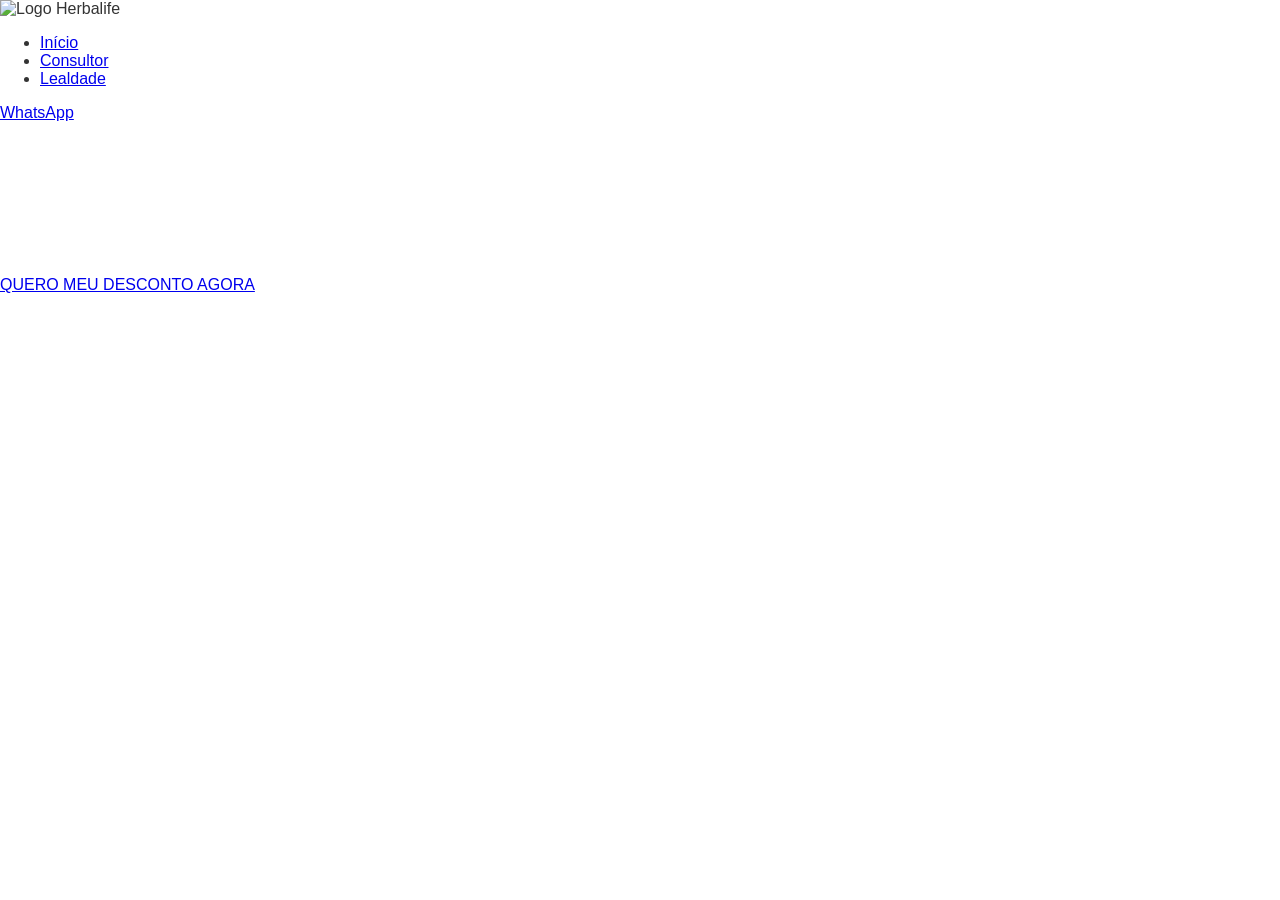
==== commit c52f3d4a: "Add files via upload" ====
--- a/index.html
+++ b/index.html
@@ -1 +1 @@
-<!DOCTYPE html><html lang="pt-br"><head><meta charset="UTF-8"><meta name="viewport" content="width=device-width, initial-scale=1.0"><title>Cliente Premium Herbalife | Consultoria Carlos Eduardo & Marise</title><meta name="description" content="Descontos de 14% a 32% e vantagens exclusivas."><link rel="canonical" href="https://edusidegum.github.io/cliente-premium/"><meta property="og:title" content="Cliente Premium Herbalife | Consultoria Carlos Eduardo & Marise"><meta property="og:description" content="Descontos de 14% a 32% e vantagens exclusivas."><meta property="og:type" content="website"><link rel="stylesheet" href="assets/css/style.css"></head><body><header class="sticky-header"><img src="img/logo.webp" alt="Logo Herbalife"><nav><ul><li><a href="#">Início</a></li><li><a href="#">Consultor</a></li><li><a href="#">Lealdade</a></li></ul></nav><a href="https://wa.me/55XXXXXXXXXXX" class="btn-whatsapp">WhatsApp</a></header><section id="carrossel-premium"><div><img src="img/apresentacao/1-Apresentação-para-Novo-Cliente-Premium-3/1 Apresentação para Novo Cliente Premium (3)_page-0001.jpg" alt="Slide 1"></div><div><img src="img/apresentacao/1-Apresentação-para-Novo-Cliente-Premium-3/0002.jpg" alt="Slide 2"></div><div><img src="img/apresentacao/1-Apresentação-para-Novo-Cliente-Premium-3/0003.jpg" alt="Slide 3"></div><div><img src="img/apresentacao/1-Apresentação-para-Novo-Cliente-Premium-3/0004.jpg" alt="Slide 4"></div><div><img src="img/apresentacao/1-Apresentação-para-Novo-Cliente-Premium-3/0005.jpg" alt="Slide 5"></div><div><img src="img/apresentacao/1-Apresentação-para-Novo-Cliente-Premium-3/0006.jpg" alt="Slide 6"></div><div><img src="img/apresentacao/1-Apresentação-para-Novo-Cliente-Premium-3/0007.jpg" alt="Slide 7"></div><div><img src="img/apresentacao/1-Apresentação-para-Novo-Cliente-Premium-3/0008.jpg" alt="Slide 8"></div><div><img src="img/apresentacao/1-Apresentação-para-Novo-Cliente-Premium-3/0009.jpg" alt="Slide 9"></div><div><img src="img/apresentacao/1-Apresentação-para-Novo-Cliente-Premium-3/0010.jpg" alt="Slide 10"></div><div><img src="img/apresentacao/1-Apresentação-para-Novo-Cliente-Premium-3/0011.jpg" alt="Slide 11"></div><div><img src="img/apresentacao/1-Apresentação-para-Novo-Cliente-Premium-3/0012.jpg" alt="Slide 12"></div><div><img src="img/apresentacao/1-Apresentação-para-Novo-Cliente-Premium-3/0013.jpg" alt="Slide 13"></div></section><section id="video-premium"><iframe src="https://www.youtube.com/embed/9GPPBYH5ksw" allowfullscreen></iframe></section><footer><a href="https://edusidegum.github.io/cadastro/cadastro.html" class="btn-cta">Quero ser Cliente Premium</a></footer><script src="assets/js/carrossel.js"></script><script>initCarrossel('carrossel-premium');</script></body></html>+<!DOCTYPE html><html lang="pt-br"><head><meta charset="UTF-8"><meta name="viewport" content="width=device-width, initial-scale=1.0"><title>Cliente Premium Herbalife | Consultoria Carlos Eduardo & Marise</title><meta name="description" content="Descontos progressivos de 14% a 32% e vantagens exclusivas. Descubra o Programa Cliente Premium."><link rel="canonical" href="https://edusidegum.github.io/"><meta property="og:title" content="Cliente Premium Herbalife | Consultoria Carlos Eduardo & Marise"><meta property="og:description" content="Descontos progressivos de 14% a 32% e vantagens exclusivas. Descubra o Programa Cliente Premium."><meta property="og:type" content="website"><meta property="og:url" content="https://edusidegum.github.io/"><meta property="og:image" content="https://edusidegum.github.io/img/logo.webp"><link rel="stylesheet" href="assets/css/style.css"></head><body><header class="sticky-header"><img src="img/logo.webp" alt="Logo Herbalife"><nav><ul><li><a href="#">Início</a></li><li><a href="#">Consultor</a></li><li><a href="#">Lealdade</a></li></ul></nav><a href="https://wa.me/55XXXXXXXXXXX" class="btn-whatsapp">WhatsApp</a></header><main><section id="carrossel-premium"><div class="carousel-container"></div></section><section id="video"><div class="video-responsive"><iframe src="https://www.youtube.com/embed/9GPPBYH5ksw" frameborder="0" allowfullscreen></iframe></div></section></main><footer><a href="https://edusidegum.github.io/cadastro/cadastro.html" class="cta-btn">QUERO MEU DESCONTO AGORA</a></footer><script src="assets/js/carrossel.js"></script><script>document.addEventListener('DOMContentLoaded', () => { initCarousel(); });</script></body></html>
